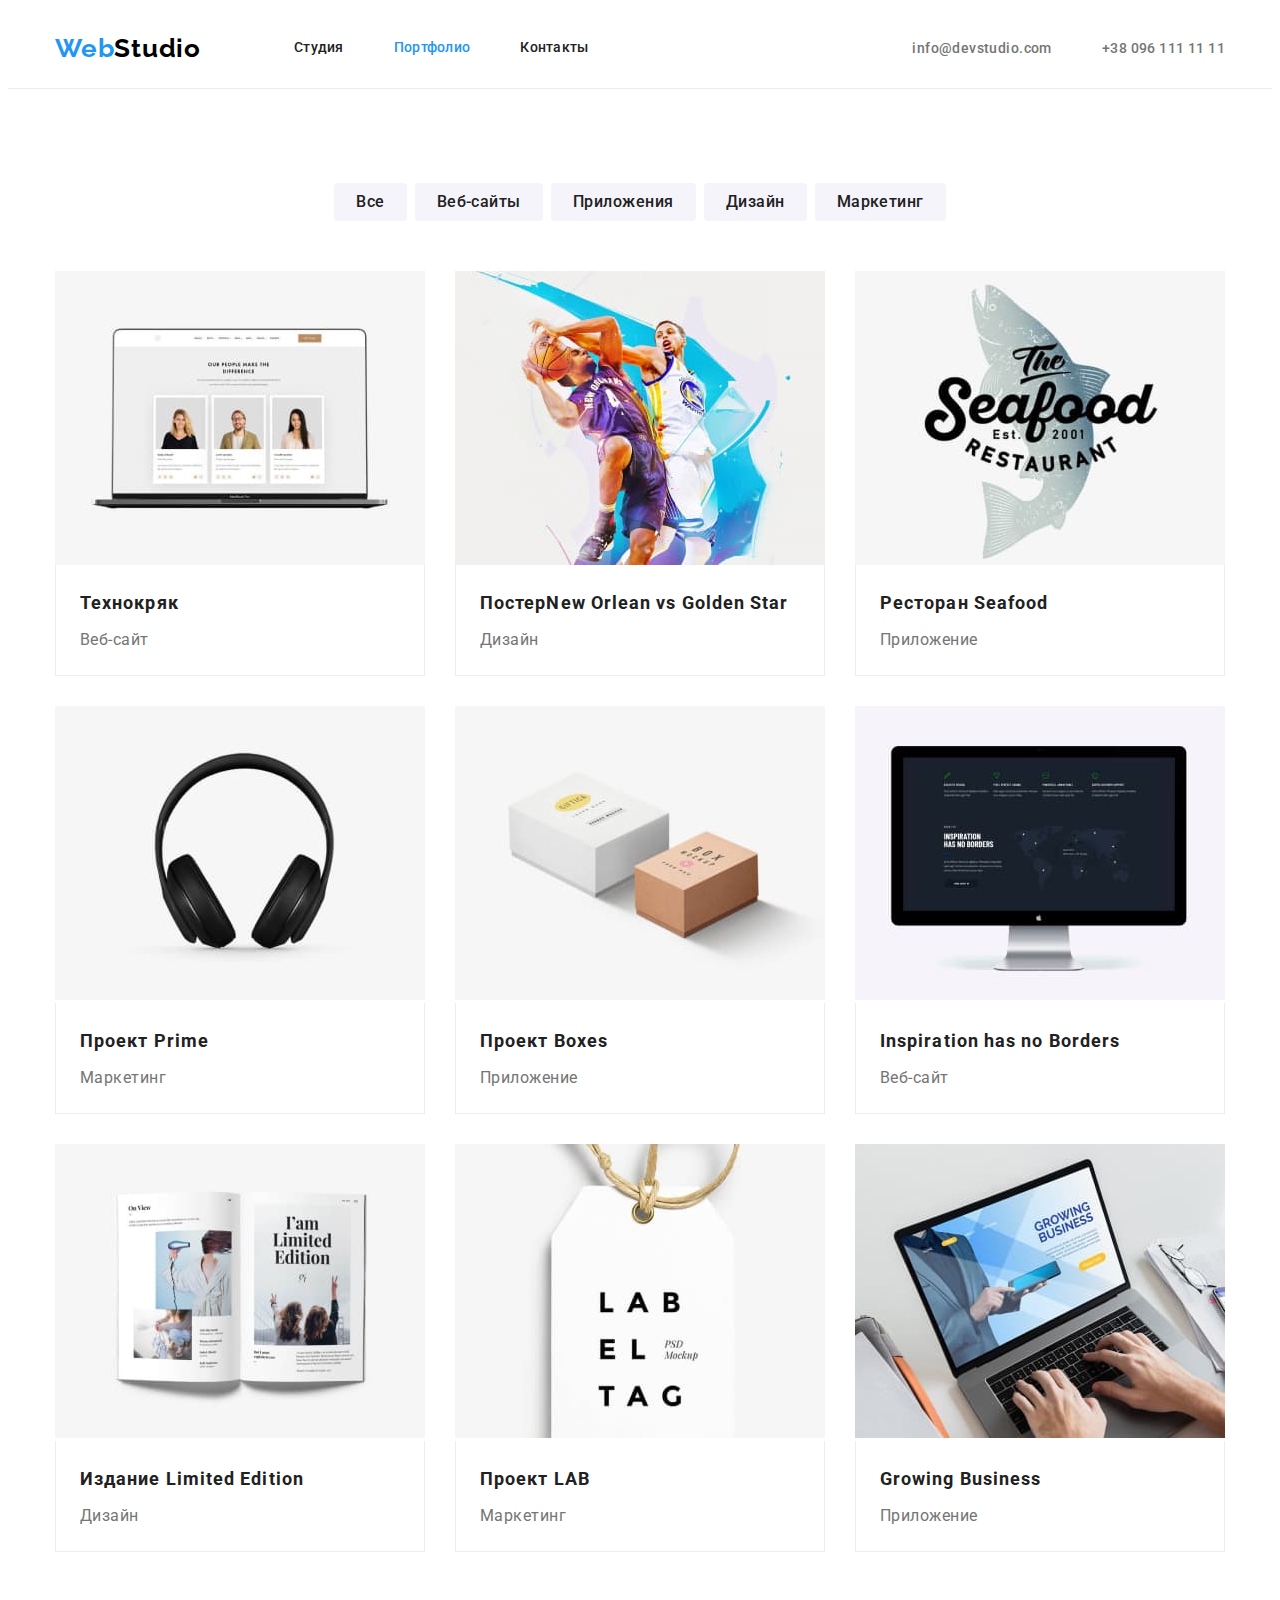
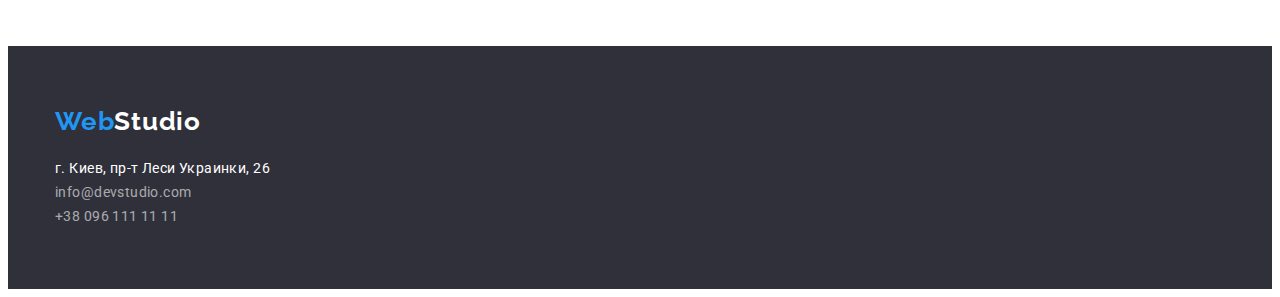
==== portfolio.html @ 3db2ffa8 "Initial commit" ====
<!DOCTYPE html>
<html lang="ru">
<head>
    <meta charset="UTF-8">
    <meta http-equiv="X-UA-Compatible" content="IE=edge">
    <meta name="viewport" content="width=device-width, initial-scale=1.0">
    <title>Portfolio</title>
    <link href="https://fonts.googleapis.com/css2?family=Oleo+Script&family=Raleway:wght@700&family=Roboto:wght@400;500;700;900&display=swap" rel="stylesheet">
    <link rel="stylesheet" href="https://cdnjs.cloudflare.com/ajax/libs/modern-normalize/1.1.0/modern-normalize.min.css" integrity="sha512-wpPYUAdjBVSE4KJnH1VR1HeZfpl1ub8YT/NKx4PuQ5NmX2tKuGu6U/JRp5y+Y8XG2tV+wKQpNHVUX03MfMFn9Q==" crossorigin="anonymous" referrerpolicy="no-referrer" />
    <link rel="stylesheet" href="./CSS/styles.css">
</head>
<body>
    <!---Шапка сайта-->
    <header class="header">
        <div class="container general-nav">
         <nav class="nav header-container">
           <a class="nav-logo-link link" href=""><span class="logo">Web</span>Studio</a>
           <ul class="nav-list list">
               <li class="nav-item item"><a class="nav-link link" href="./index.html">Студия</a></li>
               <li class="nav-item item"><a class="nav-link link current" href="./portfolio.html">Портфолио</a></li>
               <li class="nav-item item"><a class="nav-link link" href="">Контакты</a></li>
           </ul>
         </nav>
           <ul class="header-contact">
               <li class="contact-item item"><a class="contact-link link" href="mailto:info@devstudio.com">info@devstudio.com</a></li>
               <li class="contact-item item"><a class="contact-link link" href="tel:+380961111111">+38 096 111 11 11</a></li>
           </ul>
        </div>
       </header>

    <main>
         <section class="project">
             <div class="container">
            <h1 class="visually-hidden">Портфолио</h1> 
            <!---Фильтр-->   
            <ul class="filter-list">
                <li class="filter-item item">
                   <button class="filter-btn" type="button">Все</button>
                </li>
                <li class="filter-item item">
                    <button class="filter-btn" type="button">Веб-сайты</button>
                   </li>
                <li class="filter-item item">
                    <button class="filter-btn" type="button">Приложения</button>
                   </li>
                <li class="filter-item item">
                    <button class="filter-btn" type="button">Дизайн</button>
                   </li>
                <li class="filter-item item">
                    <button class="filter-btn" type="button">Маркетинг</button>
                   </li>
                   <!---Портфолио-->
            </ul> 
             <ul class="project-list">
                <li class="project-item item">
                     <a class="project-link link" href="">
                        <img class="project-img" src="./images/img21.jpg" alt="Ноут с сайтом" width="370" height="294">
                        <div class="container-project">
                        <h2 class="project-title">Технокряк</h2>
                        <p class="project-text" >Веб-сайт</p>
                        </div>
                        <!--
                        <p>Технокряк это современная площадка распространения коронавируса. Компании используют эту платформу для цифрового шпионажа и атак на защищённые сервера конкурентов.</p>-->
                     </a>
                </li>
                <li class="project-item item">
                     <a class="project-link link" href="">
                        <img class="project-img" src="./images/img22.jpg" alt="Баскетболисты" width="370" height="294">
                        <div class="container-project">
                        <h2 class="project-title">Постер<span lang="en">New Orlean vs Golden Star</span> </h2>
                        <p class="project-text">Дизайн</p>
                       </div>
                     </a>
                </li>
                <li class="project-item item">
                    <a class="project-link link" href="">
                       <img class="project-img" src="./images/img23.jpg" alt="Рыба с надписью" width="370" height="294">
                       <div class="container-project">
                       <h2 class="project-title">Ресторан <span lang="en">Seafood</span></h2>
                       <p class="project-text">Приложение</p>
                       </div>
                    </a>
                </li>
                <li class="project-item item">
                <a class="project-link link" href="">
                   <img src="./images/img24.jpg" alt="Наушнии" width="370" height="294">
                   <div class="container-project">
                   <h2 class="project-title">Проект <span lang="en">Prime</span></h2>
                   <p class="project-text">Маркетинг</p>
                </div>
                </a>
                </li>
                <li class="project-item item">
                    <a class="project-link link" href="">
                       <img src="./images/img25.jpg" alt="Две коробки" width="370" height="294">
                       <div class="container-project">
                       <h2 class="project-title">Проект <span lang="en">Boxes</span></h2>
                       <p class="project-text">Приложение</p>
                       </div>
                    </a>
                </li>
                <li class="project-item item">
                   <a class="project-link link" href="">
                      <img src="./images/img26.jpg" alt="Компьютер с активной страницей сайта" width="370" height="294">
                      <div class="container-project">
                      <h2 class="project-title" lang="en">Inspiration has no Borders</h2>
                      <p class="project-text">Веб-сайт</p>
                      </div>
                   </a>
                </li>
                <li class="project-item item">
               <a class="project-link link" href="">
                  <img src="./images/img27.jpg" alt="Журнал в развороте" width="370" height="294">
                  <div class="container-project">
                  <h2 class="project-title">Издание <span lang="en">Limited Edition</span></h2>
                  <p class="project-text">Дизайн</p>
                  </div>
               </a>
                </li>
                <li class="project-item item">
                    <a class="project-link link" href="">
                       <img src="./images/img28.jpg" alt="Ярлык" width="370" height="294">
                       <div class="container-project">
                       <h2 class="project-title">Проект <span lang="en">LAB</span></h2>
                       <p class="project-text">Маркетинг</p>
                       </div>
                    </a>
                </li>
                <li class="project-item item">
                <a class="project-link link" href="">
                   <img src="./images/img29.jpg" alt="Ноут с руками на клавиатуре" width="370" height="294">
                   <div class="container-project">
                   <h2 class="project-title" lang="en">Growing Business</h2>
                   <p class="project-text">Приложение</p>
                   </div>
                </a>
                </li>
             </ul>
            </div>
         </section>
    </main>
<!---Футор-->
    <footer class="footer">
        <div class="container">
           <a class="footer-logo-link link" href=""><span class="logo">Web</span>Studio</a>
           <address class="footer-address">
            <ul class="address-list"> 
               <li class="address-item item"><a class="adress-location link" href="https://goo.gl/maps/wizjQyX9kH2uUNJ5A" target="_blank" rel="noopener noreferrer">г. Киев, пр-т Леси Украинки, 26</a></li>
               <li class="address-item item"><a class="address-link link" href="mailto:info@devstudio.com">info@devstudio.com</a></li>
               <li class="address-item item"><a class="address-link link" href="tel:+380961111111">+38 096 111 11 11</a></li>
            </ul>
           </address>
        </div>
       </footer>
</body>
</html>
---- CSS/styles.css ----
*,
*::before,
*::after {
  box-sizing: border-box;
}

:root {
 /*Основные шрифты*/
--main-font: Roboto, sans-serif;
--sacondary-font: Raleway, sans-serif;
 /*Цвет текста*/
--main-color: #757575;
--white-text: #FFFFFF;
--select-color: #2196F3;
--bleak-text: #000000;
--main-grey: #212121;
/*Цвет фона*/
--main-background: #FFFFFF;
--footer-background: #2F303A;
--section-background: #F5F4FA;
/*Цвет кнопок*/
--activ-btn: #188CE8;
/*Цвет рамки*/
--border-style: 1px solid #EEEEEE;
--border-header: 1px solid #ECECEC;
}
h1, h2, h3, h4, h5, p, ul, ol {
    margin-top: 0;
    margin-bottom: 0;
}
ul, ol {
    padding-left: 0;
}

.container {
    margin-left: auto;
    margin-right: auto;
    width: 1200px;
    padding-left: 15px;
    padding-right: 15px;
    /*outline: 2px solid tomato;*/
}
body {
    color: var(--main-color);
    background-color: var(--main-background);
    font-family: var(--main-font);
    font-weight: 400;
    font-size: 14px;
    line-height: 1,71;
    letter-spacing: 0.03em;
}
.header {
    /*position: absolute;
    width: 1600px;
    height: 80px;
    left: 0px;
    top: 0px;*/
    background: var(--main-background);
    border-bottom: var(--border-header);
}
.visually-hidden {
    position: absolute;
  width: 1px;
  height: 1px;
  margin: -1px;
  border: 0;
  padding: 0;
  
  white-space: nowrap;
  clip-path: inset(100%);
  clip: rect(0 0 0 0);
  overflow: hidden;
}
              /*Логотип*/
.nav-logo-link, .footer-logo-link {
    font-family: var(--sacondary-font);
    font-weight: 700;
    font-size: 26px;
    line-height: 1.19;
    letter-spacing: 0.03em;}
.nav-logo-link {
    margin-right: 93px;    
}   

.nav-logo-link {
    color: var(--bleak-text);}
.footer-logo-link {
    color: var(--white-text);}
.logo {
    color: var(--select-color)}
.nav-link {
    display: block;
    padding-top: 32px;
    padding-bottom: 32px;
    /*margin-right: 50px;*/
}
.contact-link {
    display: block;
    padding-top: 32px;
    padding-bottom: 32px;
    /*margin-left: 50px; */  
}
.nav-item {
    margin-right: 50px;
}
.contact-item {
    margin-left: 50px;
}
.nav-item:last-child {
    margin-right: 0;
}
.contact-item:first-child {
    margin-left: 0;
}

.team {
    background-color: var(--section-background);
}
.list {
    padding-left: 0;
    /*margin: 0;
    padding: 0;*/
}
.link {
    text-decoration: none;}
.item {
    list-style-type: none;}
.nav-link {
font-family: var(--main-font);
font-weight: 500;
font-size: 14px;
line-height: 1.14;
letter-spacing: 0.02em;
color: var(--main-grey);
}
.contact-link {
    /*padding-top: 32px;
    padding-bottom: 32px;*/
    font-weight: 500;
    color: var(--main-color);
}
/*.contact-link li {
    outline: 2px solid turquoise;   
}*/
.nav-link:hover,
.nav-link:focus, .contact-link:hover, .contact-link:focus {
    color: var(--select-color);
}
.link.current {
    color: var(--select-color);
}
.header-container, .nav-list, .header-contact {
    display: flex;
}
.nav {
    align-items: center;   
}
.general-nav {
    display: flex;
    align-items: center;
    justify-content: space-between;
}
         /*Герой*/

.hero {
    /*width: 1600px;
height: 600px;
left: 0px;
top: 80px;*/
/*position: absolute;*/
text-align: center;
padding-bottom: 200px;
padding-top: 200px;
background: var(--footer-background);}
.hero-title {
    max-width: 700px;
    margin-left: auto;
    margin-right: auto;
font-family: var(--main-font);
font-weight: 900;
font-size: 44px;
line-height: 1.36;
letter-spacing: 0.06em;
text-transform: uppercase;
margin-bottom: 30px;
color: var(--white-text); }
          /*Кнопка*/
.hero-btn {
    /*width: 200px;
    height: 50px;
    left: 700px;*/
    padding: 10px 32px;
    font-family: var(--main-font);
    font-weight: 700;
    font-size: 16px;
    line-height: 1.88;
    text-align: center;
    border-radius: 4px;
    border: 0;
    border-color: var(--select-color);
    color: var(--white-text);
    background-color: var(--select-color);
}
.hero-btn:hover, .hero-btn:focus {
    background-color: var(--activ-btn);
    border-color: var(--activ-btn);
}
       /*Особенности*/
.performance {
    padding-bottom: 94px;   
}
.peculiarity-list {
    display: flex;
}
.peculiarity-item {
    width: calc(100% - 3*30px/ 4);
}
.peculiarity-item:not(:last-child) {
    margin-right: 30px;
}
.team, .peculiarities {
    padding-bottom: 94px;
    padding-top: 94px;   
}
.peculiarity-title {
    margin-bottom: 10px;
font-family: var(--main-font);
font-weight: 700;
font-size: 14px;
line-height: 1.14;
letter-spacing: 0.03em;
text-transform: uppercase;
color: var(--main-grey)}
.peculiarity-text {
    font-family: var(--main-font);
font-weight: normal400;
font-size: 14px;
line-height: 1.71;
letter-spacing: 0.03em;
color: var(--main-color);
}
      /*Команда*/
.team {
    text-align: center;
background-color: var(--section-background);    
}
.team-item {
    border-radius: 0 0 4px 4px;
    /*background-color: aqua;*/
}
.team-list {
    display: flex;
    /*width: 1600px;
    background-color: var(--section-background);*/
}
.team-caption {
    margin-bottom: 50px;
}
.team-item:not(:last-child) {
    margin-right: 30px;
    width: calc(100% - 3*30px/ 4);
}
.team-img {
   /* margin-bottom: 30px;*/
}
.container-team {
    padding-top: 30px;
    padding-bottom: 30px;
    border-radius: 0 0 4px 4px;
    box-shadow: 0px 1px 3px rgba(0, 0, 0, 0.12), 0px 1px 1px rgba(0, 0, 0, 0.14), 0px 2px 1px rgba(0, 0, 0, 0.2);
}
.team-title {
    font-family: var(--main-font);
    font-weight: 500;
    font-size: 16px;
    line-height: 1.19;
    margin-bottom: 10px;
/*
letter-spacing: 0.03em;*/
color: var(--main-grey);
}
.team-text {
    font-family: var(--main-font);
    font-weight: 400;
    font-size: 16px;
    line-height: 1.19;
/* text-align: center;*/
    letter-spacing: 0.03em;
    /*margin-bottom: 30px;*/
    color: var(--main-color);
}
.performance-list {
    display: flex;
    /*width: calc(100% - 2*30px/ 3); */ 
}
.performance-item:not(:last-child) {
    margin-right: 30px;
}
.performance-title {
    margin-bottom: 50px;
    font-family: var(--main-font);
    font-weight: 700;
    font-size: 36px;
    line-height: 1.17;
    text-align: center;
    letter-spacing: 0.03em;
    color: var(--main-grey);
}
.performance-img, .team-img, .project-img {
    display: block;
}
.team-caption {
    font-family: var(--main-font);
    font-weight: 700;
    font-size: 36px;
    line-height: 1.17;
    text-align: center;
    letter-spacing: 0.03em;
    color: var(--main-grey);
}
          /*Футер*/
.footer {
    padding-top: 60px;
    padding-bottom: 60px;
    /*position: absolute;
    width: 1600px;
    height: 252px;*/
    color: var(--white-text);
    background: var(--footer-background)
}
.footer-address {
    margin-top: 20px;
}
.adress-location, .address-link {
    font-style: normal;
    font-family: var(--main-font);
    font-weight: 400;
    font-size: 14px;
    line-height: 1.71;
}
.adress-location {
    color: var(--white-text)}
.address-link {
        color: rgba(255, 255, 255, 0.6);}

 /*Портфолио*/
 .project {
     padding-top: 94px;
     padding-bottom: 94px;
     /*margin-right: -15px;
    margin-left: -15px;*/
 }
 .filter-list {
     display: flex;
     justify-content: center;
     /*margin-bottom: 34px;
     padding-bottom: 16px;*/
     margin-bottom: 50px;  
 }
 .filter-item:not(:last-child) {
    margin-right: 8px;
}
 .filter-btn {
     cursor: pointer;
    font-family: var(--main-font);
    font-weight: 500;
    font-size: 16px;
    font-style: normal;
    line-height: 1.63;
    text-align: center;
    letter-spacing: 0.03em;
    border-radius: 4px;
    border: 0;
    padding: 6px 22px;
    color: var(--main-grey);
    background: var(--section-background);
 }
 .filter-btn:hover, .filter-btn:focus {
    color: var(--white-text);
    background: var(--select-color);
    /*border-color: #2196F3;*/}
.project-item {
   /* width: calc(100% - 3*30px/3);*/
    margin-right: 30px;
    /*margin-left: 15px;*/
    margin-bottom: 30px;
}
.project-item:nth-child(3n) {
    margin-right: 0;
}
.project-item:nth-last-child(-n + 3) {
    margin-bottom: 0;
}
.project-list {
    list-style: none;
    display: flex;
    flex-wrap: wrap;
    /*justify-content: center;*/
    margin: 0;
    padding: 0;
    }
.container-project {
    padding-top: 20px;
    padding-left: 24px;
    padding-bottom: 20px;
    padding-right: 24px;
    border-right: var(--border-style);
    border-bottom: var(--border-style);
    border-left: var(--border-style);
}
.project-title {
    font-family: var(--main-font);
    font-weight: 700;
    font-size: 18px;
    line-height: 2;
    letter-spacing: 0.06em;
    margin-bottom: 4px;
   
    color: var(--main-grey);}
.project-text {
    font-family: var(--main-font);
    font-weight: 400;
    font-size: 16px;
    line-height: 1.88;
    letter-spacing: 0.03em;
    /*margin-bottom: 20px;
    margin-left: 24px;*/
    color: var(--main-color)}
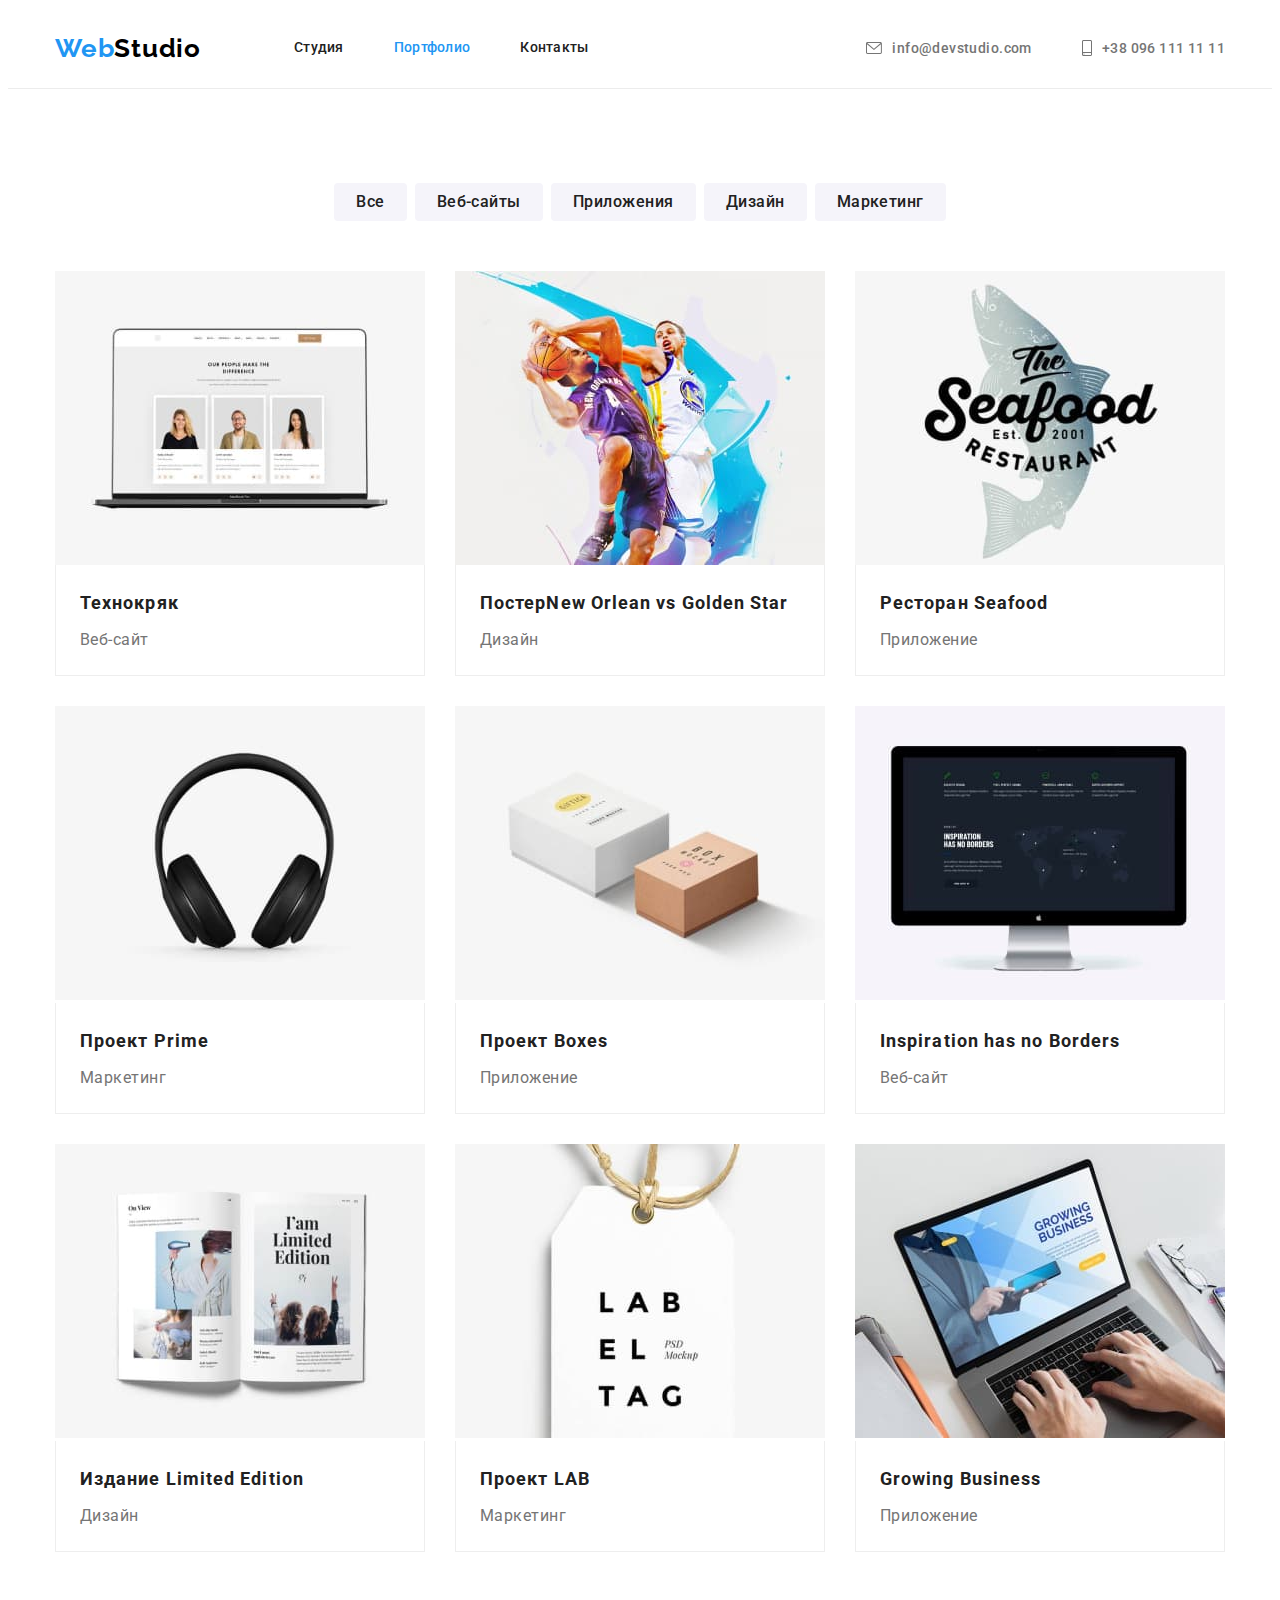
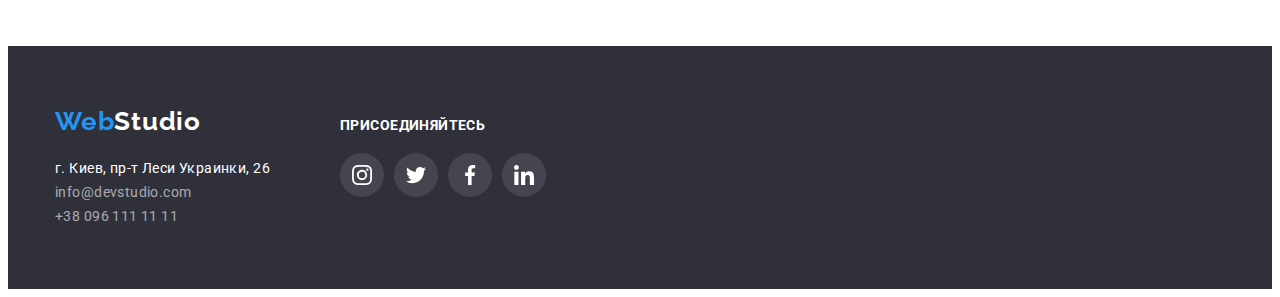
==== commit eb87fa65: "Подключает соцсети в футуре, добавляет интерактивную тень  карточек Портфолио" ====
--- a/portfolio.html
+++ b/portfolio.html
@@ -22,9 +22,17 @@
            </ul>
          </nav>
            <ul class="header-contact">
-               <li class="contact-item item"><a class="contact-link link" href="mailto:info@devstudio.com">info@devstudio.com</a></li>
-               <li class="contact-item item"><a class="contact-link link" href="tel:+380961111111">+38 096 111 11 11</a></li>
-           </ul>
+            <li class="contact-item item">
+                <a class="contact-link link" href="mailto:info@devstudio.com">
+                    <svg class="icon-contact" width="16" height="12">
+                        <use href="./images/icons.svg#envelope"></use>
+                       </svg>info@devstudio.com</a></li>
+            <li class="contact-item item">
+                <a class="contact-link link" href="tel:+380961111111">
+                    <svg class="icon-contact" width="10" height="16">
+                        <use href="./images/icons.svg#smartphone"></use>
+                       </svg>+38 096 111 11 11</a></li>
+        </ul>
         </div>
        </header>
 
@@ -141,16 +149,45 @@
     </main>
 <!---Футор-->
     <footer class="footer">
-        <div class="container">
-           <a class="footer-logo-link link" href=""><span class="logo">Web</span>Studio</a>
-           <address class="footer-address">
-            <ul class="address-list"> 
-               <li class="address-item item"><a class="adress-location link" href="https://goo.gl/maps/wizjQyX9kH2uUNJ5A" target="_blank" rel="noopener noreferrer">г. Киев, пр-т Леси Украинки, 26</a></li>
-               <li class="address-item item"><a class="address-link link" href="mailto:info@devstudio.com">info@devstudio.com</a></li>
-               <li class="address-item item"><a class="address-link link" href="tel:+380961111111">+38 096 111 11 11</a></li>
-            </ul>
-           </address>
-        </div>
-       </footer>
+      <div class="container">
+      <ul class="footer-list">
+          <li class="footer-item item">
+          <a class="footer-logo-link link" href=""><span class="logo">Web</span>Studio</a>
+          <address class="footer-address">
+          <ul class="address-list"> 
+             <li class="address-item item"><a class="adress-location link" href="https://goo.gl/maps/wizjQyX9kH2uUNJ5A" target="_blank" rel="noopener noreferrer">г. Киев, пр-т Леси Украинки, 26</a></li>
+             <li class="address-item item"><a class="address-link link" href="mailto:info@devstudio.com">info@devstudio.com</a></li>
+             <li class="address-item item"><a class="address-link link" href="tel:+380961111111">+38 096 111 11 11</a></li>
+          </ul>
+         </li>
+          <li class="footer-item item">
+              <strong class="footer-registration">присоединяйтесь</strong>
+              <ul class="social-networks">
+                 <li class="socials-item item">
+                     <a class="footer-socials-link" href="">
+                      <svg class="footer-icon" width="20" height="20"><use href="./images/icons.svg#instagram"></use></svg>
+                     </a>
+                 </li>
+                 <li class="socials-item item"><a class="footer-socials-link" href="">
+                     <svg class="footer-icon" width="20" height="20"><use href="./images/icons.svg#twitter"></use></svg>
+                 </a></li>
+                 <li class="socials-item item">
+                     <a class="footer-socials-link" href="">
+                         <svg class="footer-icon" width="20" height="20"><use href="./images/icons.svg#facebook"></use></svg>
+                        </a>
+                 </li>
+                 <li class="socials-item item">
+                     <a class="footer-socials-link" href="">
+                         <svg class="footer-icon" width="20" height="20"><use href="./images/icons.svg#linkedin"></use></svg>
+                        </a>
+                 </li>   
+              </ul>
+ 
+          </li>
+         </ul>
+         </address>
+      </ul>
+      </div>
+     </footer>
 </body>
 </html>
--- a/CSS/styles.css
+++ b/CSS/styles.css
@@ -23,6 +23,8 @@
 /*Цвет рамки*/
 --border-style: 1px solid #EEEEEE;
 --border-header: 1px solid #ECECEC;
+/**/
+--icon: #AFB1B8;
 }
 h1, h2, h3, h4, h5, p, ul, ol {
     margin-top: 0;
@@ -103,7 +105,13 @@
 .nav-item {
     margin-right: 50px;
 }
+.icon-contact {
+    margin-right: 10px;
+    fill: currentColor;
+}
 .contact-item {
+    display: flex;
+    align-items: center;
     margin-left: 50px;
 }
 .nav-item:last-child {
@@ -136,6 +144,8 @@
 .contact-link {
     /*padding-top: 32px;
     padding-bottom: 32px;*/
+    display: flex;
+    align-items: center;
     font-weight: 500;
     color: var(--main-color);
 }
@@ -146,6 +156,9 @@
 .nav-link:focus, .contact-link:hover, .contact-link:focus {
     color: var(--select-color);
 }
+/*.contact-link .icon-contact:hover, .contact-link .icon-contact:focus {
+    fill: accent color;
+}*/
 .link.current {
     color: var(--select-color);
 }
@@ -163,15 +176,23 @@
          /*Герой*/
 
 .hero {
-    /*width: 1600px;
+max-width: 1600px;
 height: 600px;
+margin-left: auto;
+margin-right: auto;/*
 left: 0px;
 top: 80px;*/
 /*position: absolute;*/
 text-align: center;
 padding-bottom: 200px;
 padding-top: 200px;
-background: var(--footer-background);}
+background-image:
+linear-gradient( to right, rgba(47, 48, 58, 0.4), rgba(47, 48, 58, 0.4)),
+url(../images/Hero.jpg);
+background-color: var(--footer-background);
+background-repeat: no-repeat;
+background-position: center;
+background-size: cover;}
 .hero-title {
     max-width: 700px;
     margin-left: auto;
@@ -209,6 +230,20 @@
 .performance {
     padding-bottom: 94px;   
 }
+.peculiarity {
+    width: 270px;
+    height: 120px;
+    display: flex;
+    justify-content: center;
+    align-items: center;
+    border-radius: 4px;
+    margin-bottom: 30px;
+    background-color: var(--section-background);
+}
+.icon-peculiarity {
+    
+   
+}
 .peculiarity-list {
     display: flex;
 }
@@ -218,7 +253,7 @@
 .peculiarity-item:not(:last-child) {
     margin-right: 30px;
 }
-.team, .peculiarities {
+.team, .peculiarities, .clients {
     padding-bottom: 94px;
     padding-top: 94px;   
 }
@@ -286,14 +321,14 @@
     line-height: 1.19;
 /* text-align: center;*/
     letter-spacing: 0.03em;
-    /*margin-bottom: 30px;*/
+    margin-bottom: 16px;
     color: var(--main-color);
 }
-.performance-list {
+.performance-list, .clients-list {
     display: flex;
     /*width: calc(100% - 2*30px/ 3); */ 
 }
-.performance-item:not(:last-child) {
+.performance-item:not(:last-child), .clients-item:not(:last-child) {
     margin-right: 30px;
 }
 .performance-title {
@@ -309,7 +344,7 @@
 .performance-img, .team-img, .project-img {
     display: block;
 }
-.team-caption {
+.team-caption, .clients-title {
     font-family: var(--main-font);
     font-weight: 700;
     font-size: 36px;
@@ -317,6 +352,58 @@
     text-align: center;
     letter-spacing: 0.03em;
     color: var(--main-grey);
+}
+.social-networks {
+    display: flex;
+    justify-content: center;
+    align-items: center;
+}
+.socials-item:not(:last-child) {
+margin-right: 10px;
+}
+.socials-link, .footer-socials-link {
+    display: flex;
+    justify-content: center;
+    align-items: center;
+    width: 44px;
+    height: 44px;
+    border-radius: 50%;
+    text-align: center;
+}
+.socials-link {
+    background-color: none;
+}
+.socials-icon {
+    fill: var(--icon);
+}
+.socials-link:hover, .socials-link:focus {
+    background-color: var(--select-color);
+}
+.socials-icon:hover, .socials-icon:focus {
+    fill: var(--white-text);
+}
+/*Постоянные клиенты*/
+.clients-title{
+margin-bottom: 50px;
+}
+.clients-link {
+    display: flex;
+    justify-content: center;
+    align-items: center;
+    width: 170px;
+    height: 92px;
+    border: 1px solid var(--icon);
+    box-sizing: border-box;
+    border-radius: 4px;
+}
+.clients-icon {
+    fill: var(--icon);
+}
+.clients-link:hover, .clients-link:focus {
+    border-color: var(--select-color);
+}
+.clients-icon:hover, .clients-icon:focus {
+    fill: var(--select-color);
 }
           /*Футер*/
 .footer {
@@ -328,6 +415,26 @@
     color: var(--white-text);
     background: var(--footer-background)
 }
+.footer-registration {
+    display: block;
+    text-decoration: none;
+    font-family: var(--main-font);
+font-style: normal;
+font-weight: 700;
+font-size: 14px;
+line-height: 1,14;
+letter-spacing: 0.03em;
+text-transform: uppercase;
+color: var(--white-text);
+margin-bottom: 20px;
+}
+.footer-list {
+    display: flex;
+    align-items: baseline;
+}
+.footer-item:not(:last-child) {
+    margin-right: 70px;
+}
 .footer-address {
     margin-top: 20px;
 }
@@ -342,7 +449,15 @@
     color: var(--white-text)}
 .address-link {
         color: rgba(255, 255, 255, 0.6);}
-
+.footer-icon {
+    fill: var(--white-text);
+}
+.footer-socials-link {
+    background-color: rgba(255, 255, 255, 0.1);
+}
+.footer-socials-link:hover, .footer-socials-link:focus {
+    background-color: var(--select-color);
+}
  /*Портфолио*/
  .project {
      padding-top: 94px;
@@ -391,6 +506,9 @@
 .project-item:nth-last-child(-n + 3) {
     margin-bottom: 0;
 }
+.project-item:hover, .project-item:focus {
+    box-shadow: 0px 1px 1px rgba(0, 0, 0, 0.12), 0px 4px 4px rgba(0, 0, 0, 0.06), 1px 4px 6px rgba(0, 0, 0, 0.16);   
+}
 .project-list {
     list-style: none;
     display: flex;
